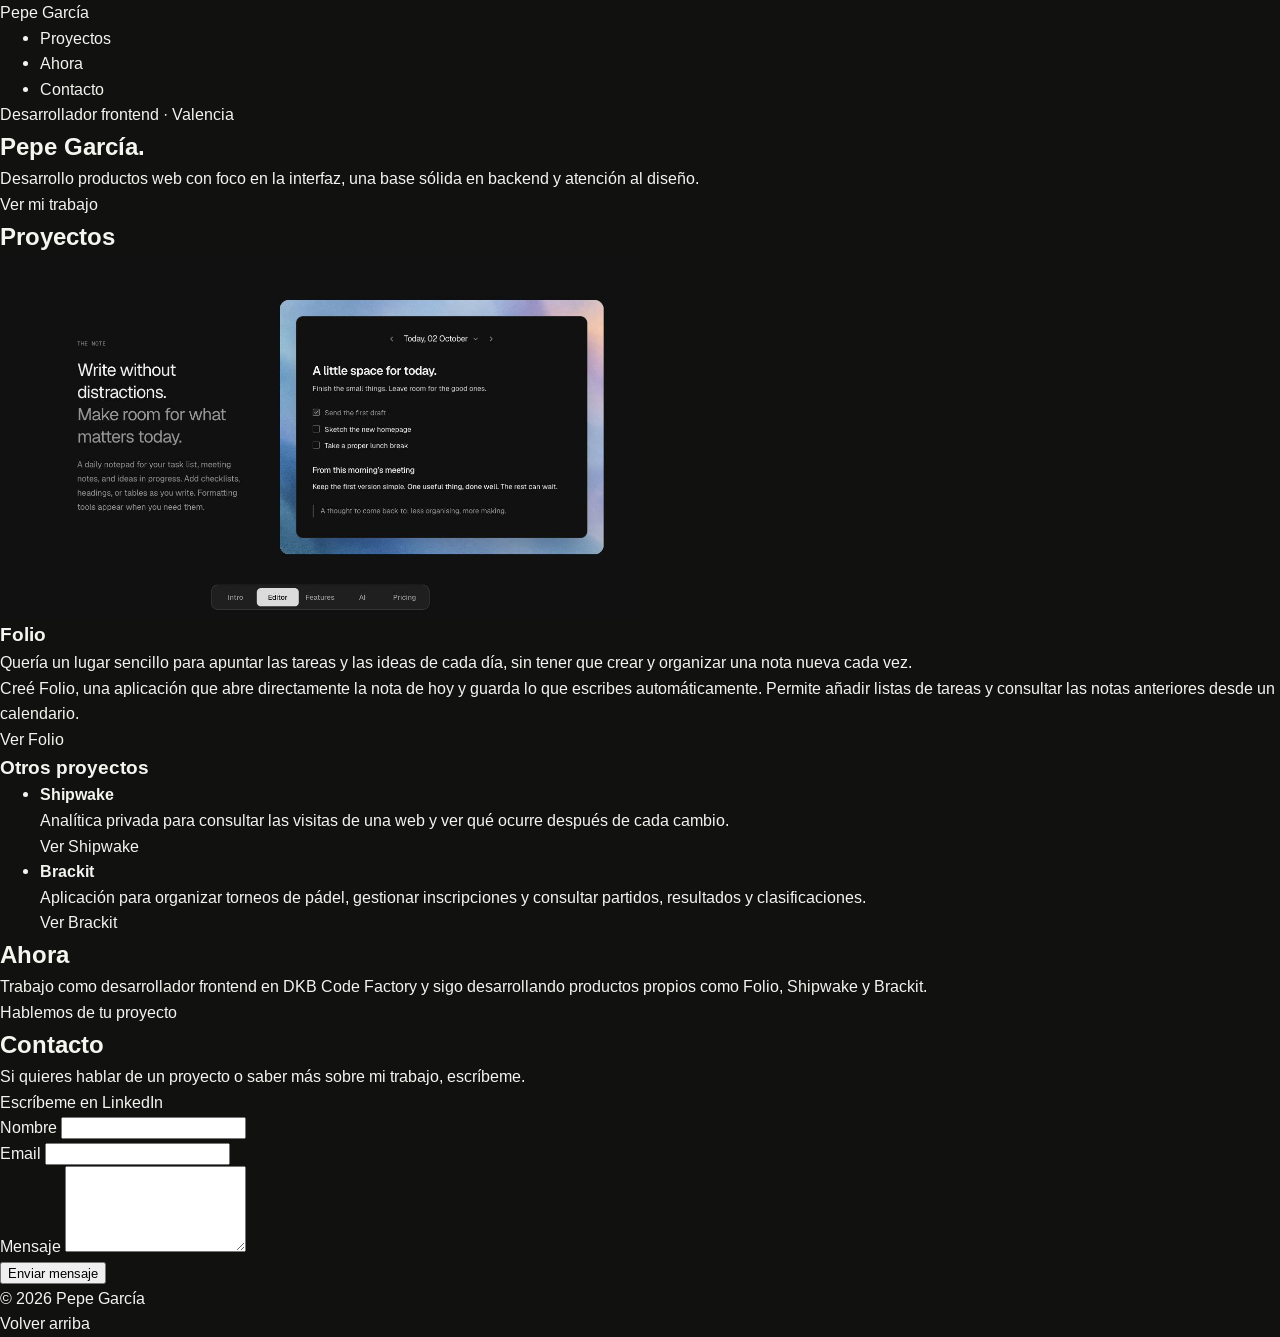
==== index.html @ 6753218d "feat: add portfolio CSS foundations with Google Fonts" ====
<!DOCTYPE html>
<html lang="es">

<head>
	<meta charset="UTF-8">
	<meta name="viewport" content="width=device-width, initial-scale=1.0">
	<title>Alex Moreno · Desarrollador full stack</title>
	<meta name="description" content="Portfolio de Alex Moreno, desarrollador full stack en Valencia. Herramientas web para reservas y equipos de operaciones.">
	<meta name="theme-color" content="#111210">
	<link rel="stylesheet" href="https://fonts.googleapis.com/css2?family=Arimo:wght@400;700&amp;display=swap">
	<link rel="stylesheet" href="index.css">
</head>

<body id="top">
	<header>
		<a href="index.html">Pepe García</a>
		<nav>
			<ul>
				<li><a href="#">Proyectos</a></li>
				<li><a href="#">Ahora</a></li>
				<li><a href="#">Contacto</a></li>
			</ul>
		</nav>
	</header>
	<main>
		<section>
			<p>Desarrollador frontend · Valencia</p>
			<h1>Pepe García.</h1>
			<p>Desarrollo productos web con foco en la interfaz, una base sólida en backend y atención al diseño.</p>
			<a href="#">Ver mi trabajo</a>
		</section>
		<section>
			<h2>Proyectos</h2>
			<article>
				<img src="assets/folio.jpg" alt="Folio con una nota diaria, una lista de tareas y apuntes de una reunión" width="640">
				<h3>Folio</h3>
				<p>Quería un lugar sencillo para apuntar las tareas y las ideas de cada día, sin tener que crear y organizar una nota nueva cada vez.</p>
				<p>Creé Folio, una aplicación que abre directamente la nota de hoy y guarda lo que escribes automáticamente. Permite añadir listas de tareas y consultar las notas anteriores desde un calendario.</p>
				<a href="https://writefolio.app/">Ver Folio</a>
			</article>
			<h3>Otros proyectos</h3>
			<ul>
				<li>
					<article>
						<h4>Shipwake</h4>
						<p>Analítica privada para consultar las visitas de una web y ver qué ocurre después de cada cambio.</p>
						<a href="https://shipwake.dev/">Ver Shipwake</a>
					</article>
				</li>
				<li>
					<article>
						<h4>Brackit</h4>
						<p>Aplicación para organizar torneos de pádel, gestionar inscripciones y consultar partidos, resultados y clasificaciones.</p>
						<a href="https://playbrackit.com/">Ver Brackit</a>
					</article>
				</li>
			</ul>
		</section>
		<section>
			<h2>Ahora</h2>
			<p>Trabajo como desarrollador frontend en DKB Code Factory y sigo desarrollando productos propios como Folio, Shipwake y Brackit.</p>
			<a href="https://www.linkedin.com/in/pepegarciag/">Hablemos de tu proyecto</a>
		</section>
		<section>
			<h2>Contacto</h2>
			<p>Si quieres hablar de un proyecto o saber más sobre mi trabajo, escríbeme.</p>
			<a href="https://www.linkedin.com/in/pepegarciag/">Escríbeme en LinkedIn</a>
			<form>
				<p>
					<label>
						Nombre
						<input type="text" name="nombre">
					</label>
				</p>
				<p>
					<label>
						Email
						<input type="email" name="email">
					</label>
				</p>
				<p>
					<label>
						Mensaje
						<textarea name="mensaje" rows="5"></textarea>
					</label>
				</p>
				<button type="button">Enviar mensaje</button>
			</form>
		</section>
	</main>
	<footer>
		<p>© 2026 Pepe García</p>
		<a href="#">Volver arriba</a>
	</footer>
</body>

</html>
---- index.css ----
@import url("css/variables.css");
@import url("css/base.css");
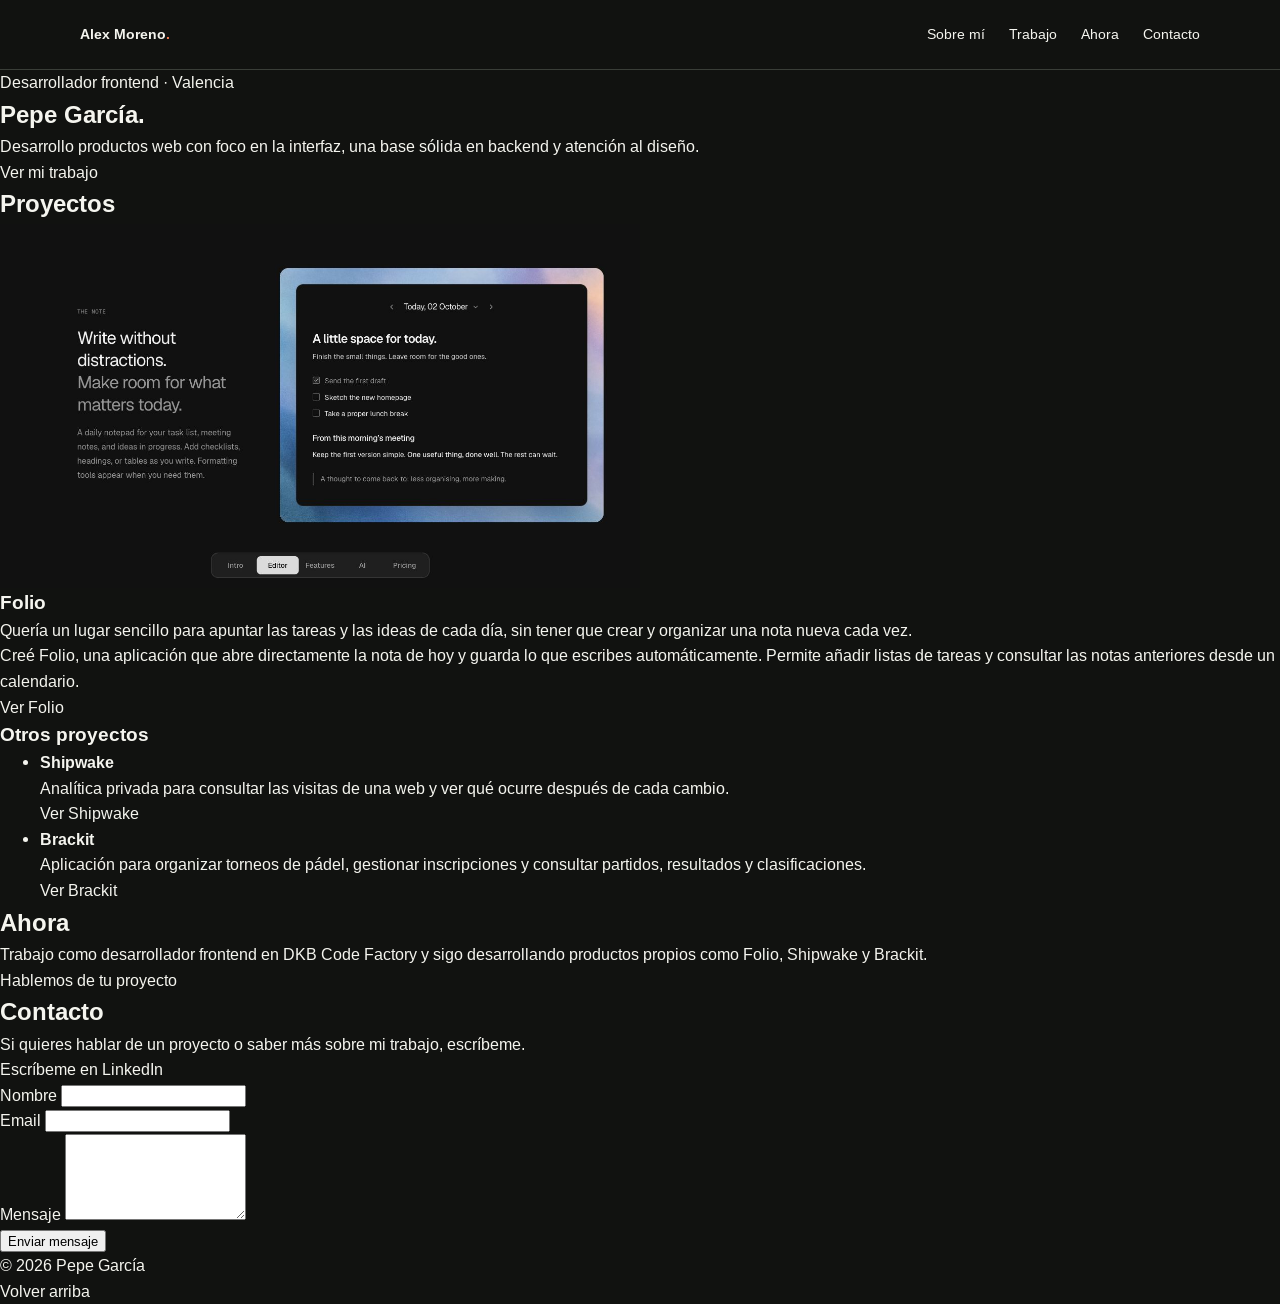
==== commit 00f3e63a: "feat: style responsive header and navigation with Flexbox" ====
--- a/index.html
+++ b/index.html
@@ -12,24 +12,27 @@
 </head>
 
 <body id="top">
-	<header>
-		<a href="index.html">Pepe García</a>
-		<nav>
-			<ul>
-				<li><a href="#">Proyectos</a></li>
-				<li><a href="#">Ahora</a></li>
-				<li><a href="#">Contacto</a></li>
-			</ul>
-		</nav>
+	<header class="header">
+		<div class="header__container">
+			<a class="header__brand" href="#top">Alex Moreno<span class="header__dot">.</span></a>
+			<nav class="navigation">
+				<ul class="navigation__list">
+					<li><a class="navigation__link" href="#about">Sobre mí</a></li>
+					<li><a class="navigation__link" href="#work">Trabajo</a></li>
+					<li><a class="navigation__link" href="#now">Ahora</a></li>
+					<li><a class="navigation__link" href="#contact">Contacto</a></li>
+				</ul>
+			</nav>
+		</div>
 	</header>
 	<main>
-		<section>
+		<section id="about">
 			<p>Desarrollador frontend · Valencia</p>
 			<h1>Pepe García.</h1>
 			<p>Desarrollo productos web con foco en la interfaz, una base sólida en backend y atención al diseño.</p>
 			<a href="#">Ver mi trabajo</a>
 		</section>
-		<section>
+		<section id="work">
 			<h2>Proyectos</h2>
 			<article>
 				<img src="assets/folio.jpg" alt="Folio con una nota diaria, una lista de tareas y apuntes de una reunión" width="640">
@@ -56,12 +59,12 @@
 				</li>
 			</ul>
 		</section>
-		<section>
+		<section id="now">
 			<h2>Ahora</h2>
 			<p>Trabajo como desarrollador frontend en DKB Code Factory y sigo desarrollando productos propios como Folio, Shipwake y Brackit.</p>
 			<a href="https://www.linkedin.com/in/pepegarciag/">Hablemos de tu proyecto</a>
 		</section>
-		<section>
+		<section id="contact">
 			<h2>Contacto</h2>
 			<p>Si quieres hablar de un proyecto o saber más sobre mi trabajo, escríbeme.</p>
 			<a href="https://www.linkedin.com/in/pepegarciag/">Escríbeme en LinkedIn</a>
--- a/index.css
+++ b/index.css
@@ -1,2 +1,4 @@
 @import url("css/variables.css");
 @import url("css/base.css");
+@import url("css/header.css");
+@import url("css/navigation.css");
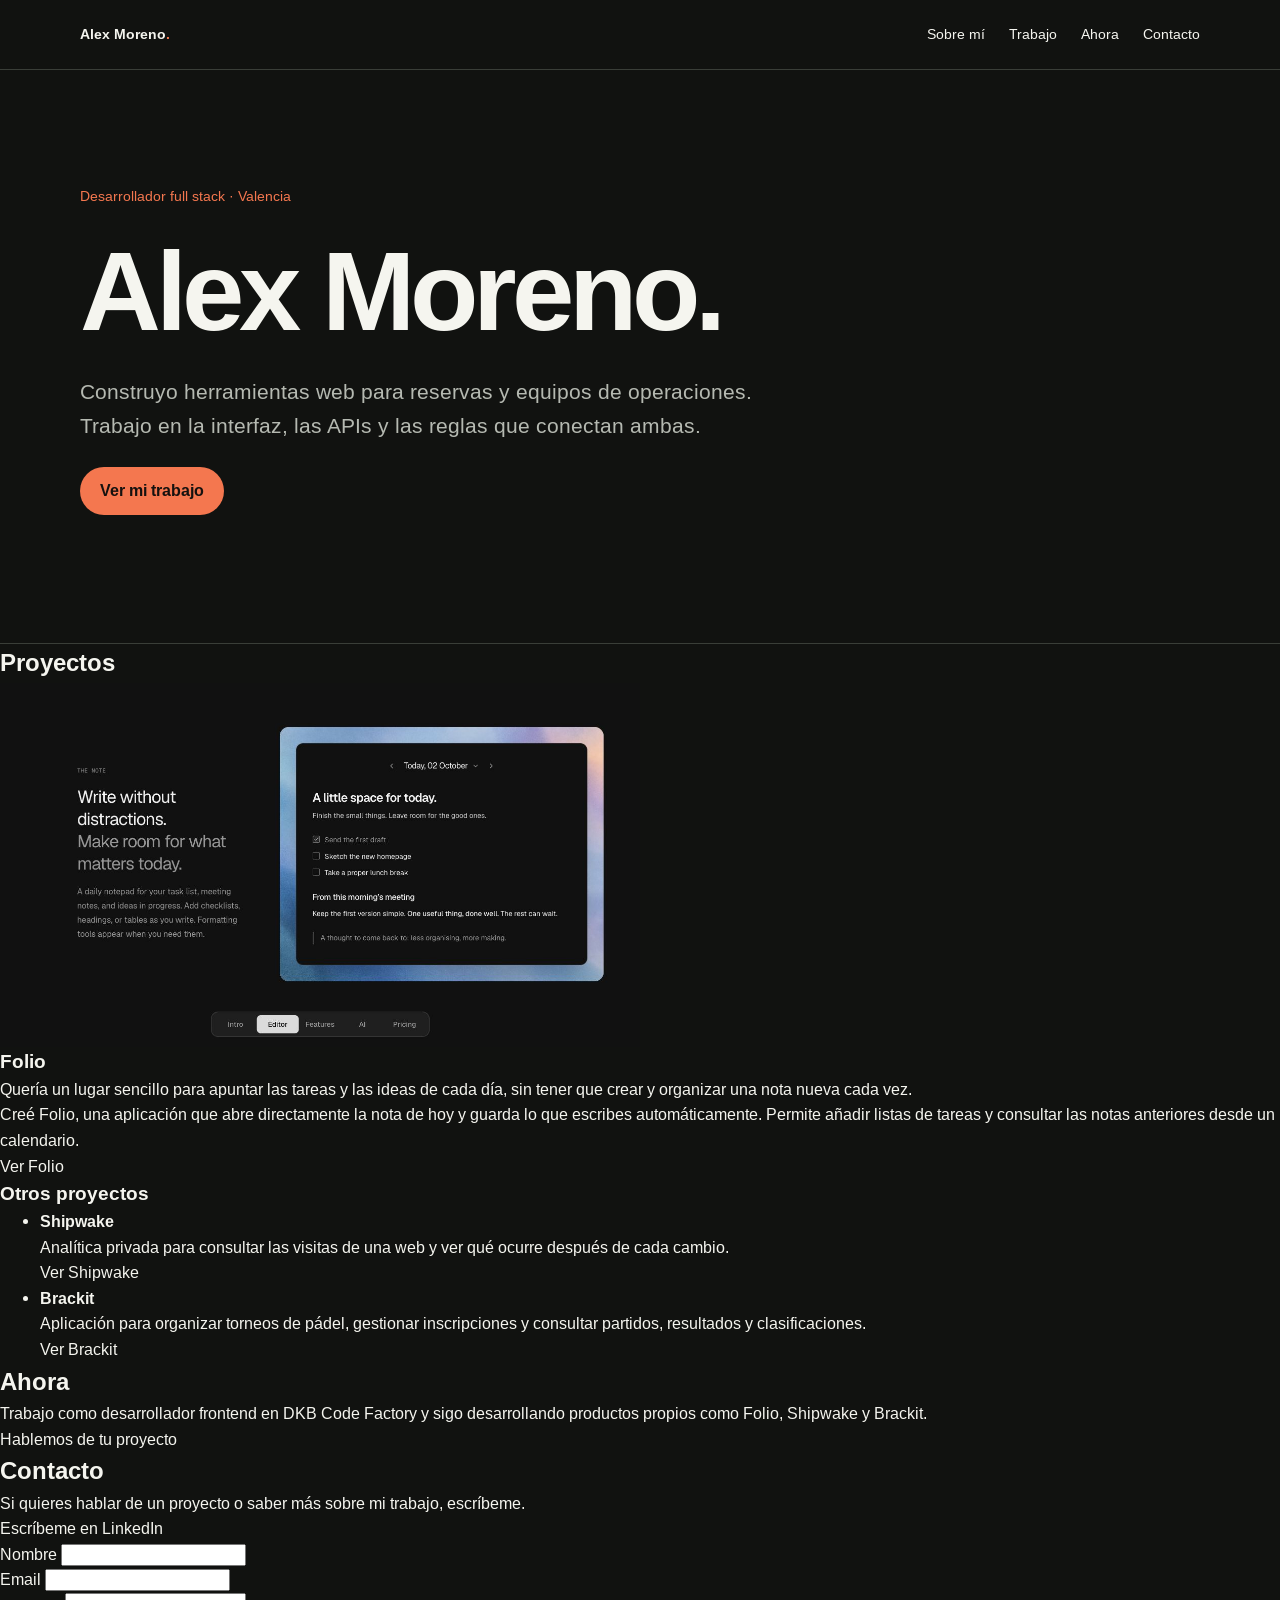
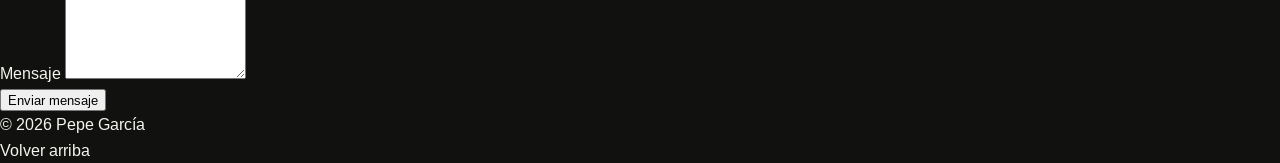
==== commit ddd651c1: "feat: add responsive hero and reusable BEM button" ====
--- a/index.html
+++ b/index.html
@@ -26,11 +26,13 @@
 		</div>
 	</header>
 	<main>
-		<section id="about">
-			<p>Desarrollador frontend · Valencia</p>
-			<h1>Pepe García.</h1>
-			<p>Desarrollo productos web con foco en la interfaz, una base sólida en backend y atención al diseño.</p>
-			<a href="#">Ver mi trabajo</a>
+		<section class="hero" id="about">
+			<div class="hero__container">
+				<p class="hero__eyebrow">Desarrollador full stack · Valencia</p>
+				<h1 class="hero__title">Alex Moreno.</h1>
+				<p class="hero__description">Construyo herramientas web para reservas y equipos de operaciones. Trabajo en la interfaz, las APIs y las reglas que conectan ambas.</p>
+				<a class="button" href="#work">Ver mi trabajo</a>
+			</div>
 		</section>
 		<section id="work">
 			<h2>Proyectos</h2>
--- a/index.css
+++ b/index.css
@@ -2,3 +2,5 @@
 @import url("css/base.css");
 @import url("css/header.css");
 @import url("css/navigation.css");
+@import url("css/button.css");
+@import url("css/hero.css");
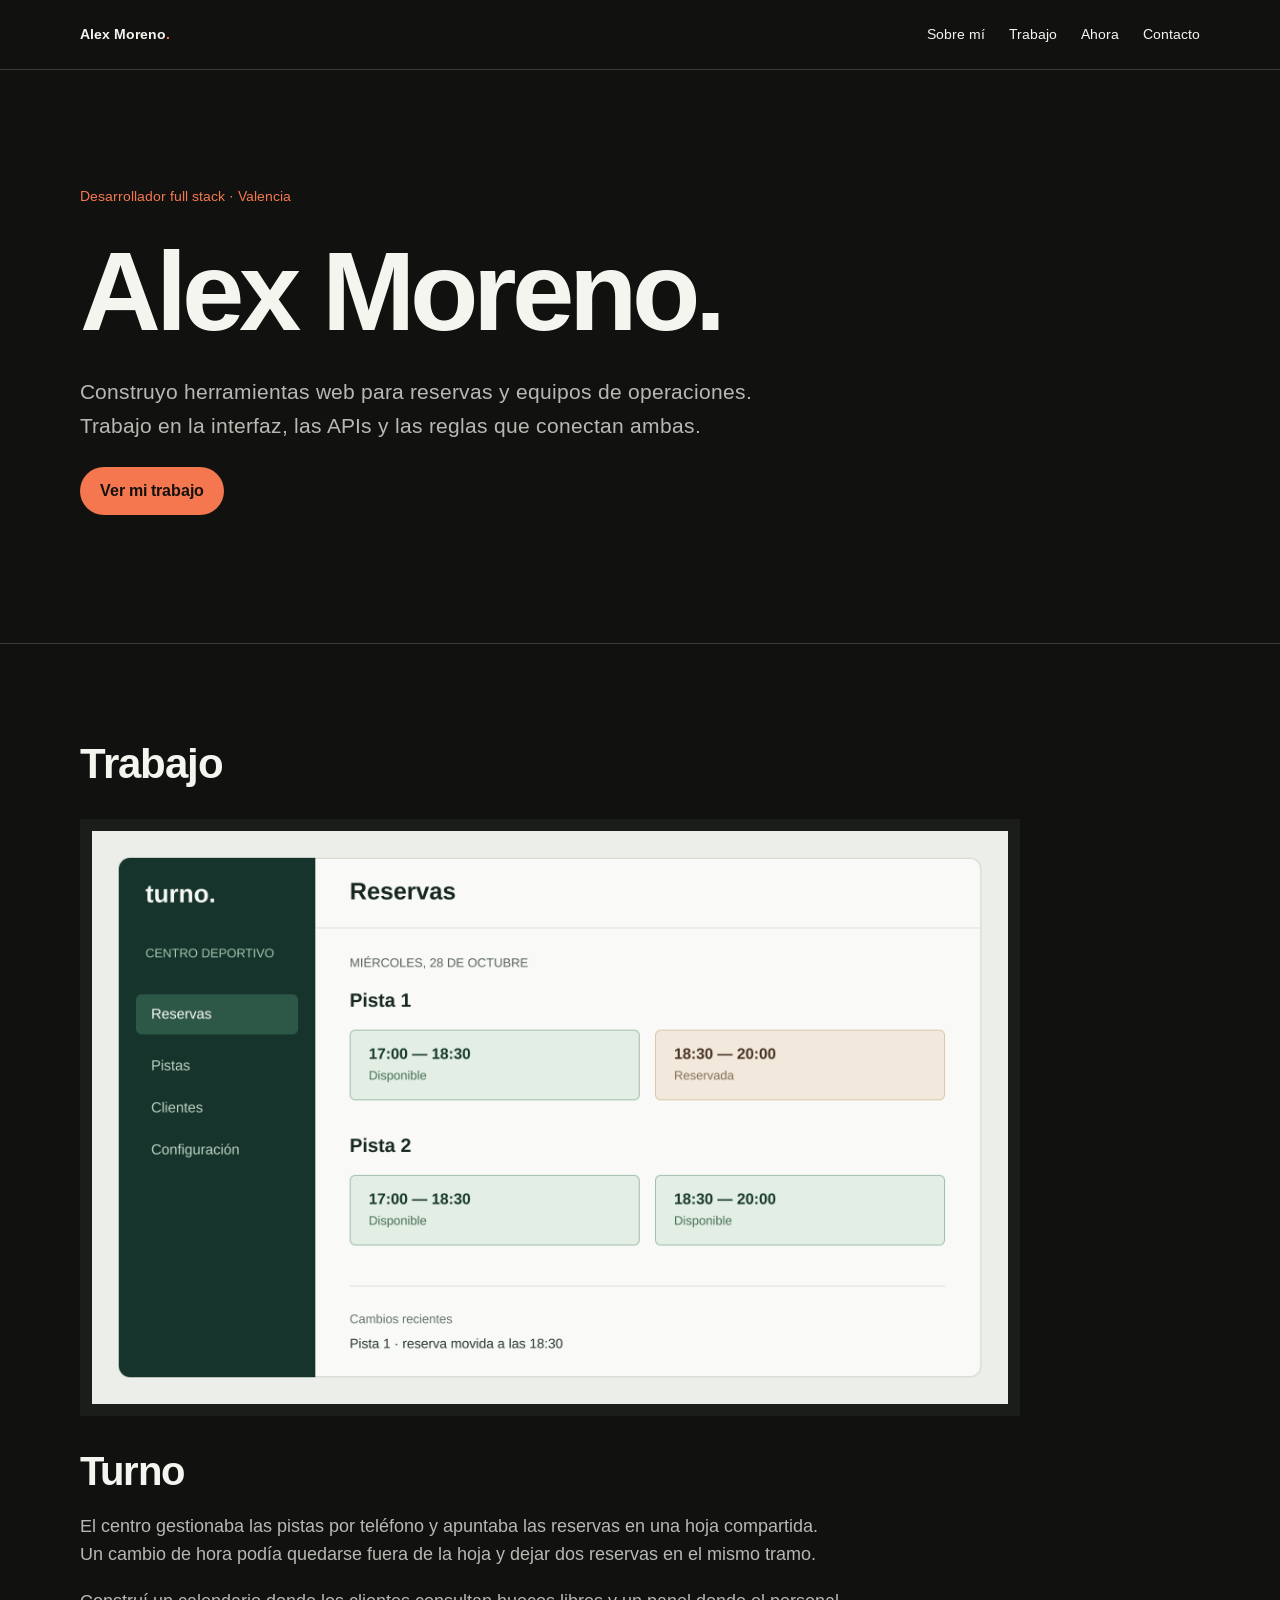
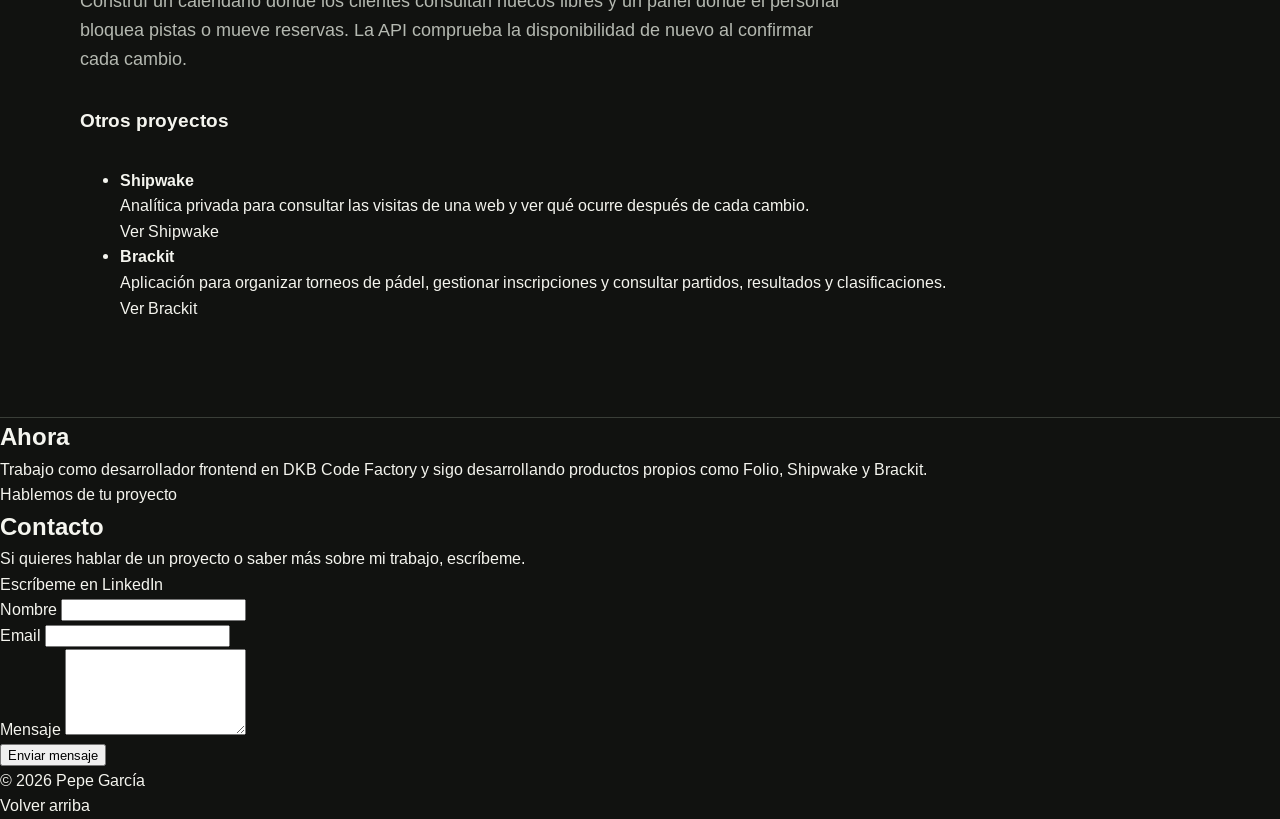
==== commit 23a54e0d: "feat: add featured Turno project from Figma" ====
--- a/index.html
+++ b/index.html
@@ -34,15 +34,19 @@
 				<a class="button" href="#work">Ver mi trabajo</a>
 			</div>
 		</section>
-		<section id="work">
-			<h2>Proyectos</h2>
-			<article>
-				<img src="assets/folio.jpg" alt="Folio con una nota diaria, una lista de tareas y apuntes de una reunión" width="640">
-				<h3>Folio</h3>
-				<p>Quería un lugar sencillo para apuntar las tareas y las ideas de cada día, sin tener que crear y organizar una nota nueva cada vez.</p>
-				<p>Creé Folio, una aplicación que abre directamente la nota de hoy y guarda lo que escribes automáticamente. Permite añadir listas de tareas y consultar las notas anteriores desde un calendario.</p>
-				<a href="https://writefolio.app/">Ver Folio</a>
-			</article>
+		<section class="work" id="work">
+			<div class="work__container">
+				<h2 class="work__title">Trabajo</h2>
+				<article class="featured-project">
+					<figure class="featured-project__preview">
+						<img class="featured-project__image" src="assets/turno.png" alt="Panel de Turno con los horarios y la disponibilidad de las pistas de un centro deportivo" width="1920" height="1200">
+					</figure>
+					<div class="featured-project__content">
+						<h3 class="featured-project__title">Turno</h3>
+						<p class="featured-project__description">El centro gestionaba las pistas por teléfono y apuntaba las reservas en una hoja compartida. Un cambio de hora podía quedarse fuera de la hoja y dejar dos reservas en el mismo tramo.</p>
+						<p class="featured-project__description">Construí un calendario donde los clientes consultan huecos libres y un panel donde el personal bloquea pistas o mueve reservas. La API comprueba la disponibilidad de nuevo al confirmar cada cambio.</p>
+					</div>
+				</article>
 			<h3>Otros proyectos</h3>
 			<ul>
 				<li>
@@ -60,6 +64,7 @@
 					</article>
 				</li>
 			</ul>
+			</div>
 		</section>
 		<section id="now">
 			<h2>Ahora</h2>
--- a/index.css
+++ b/index.css
@@ -4,3 +4,5 @@
 @import url("css/navigation.css");
 @import url("css/button.css");
 @import url("css/hero.css");
+@import url("css/work.css");
+@import url("css/featured-project.css");
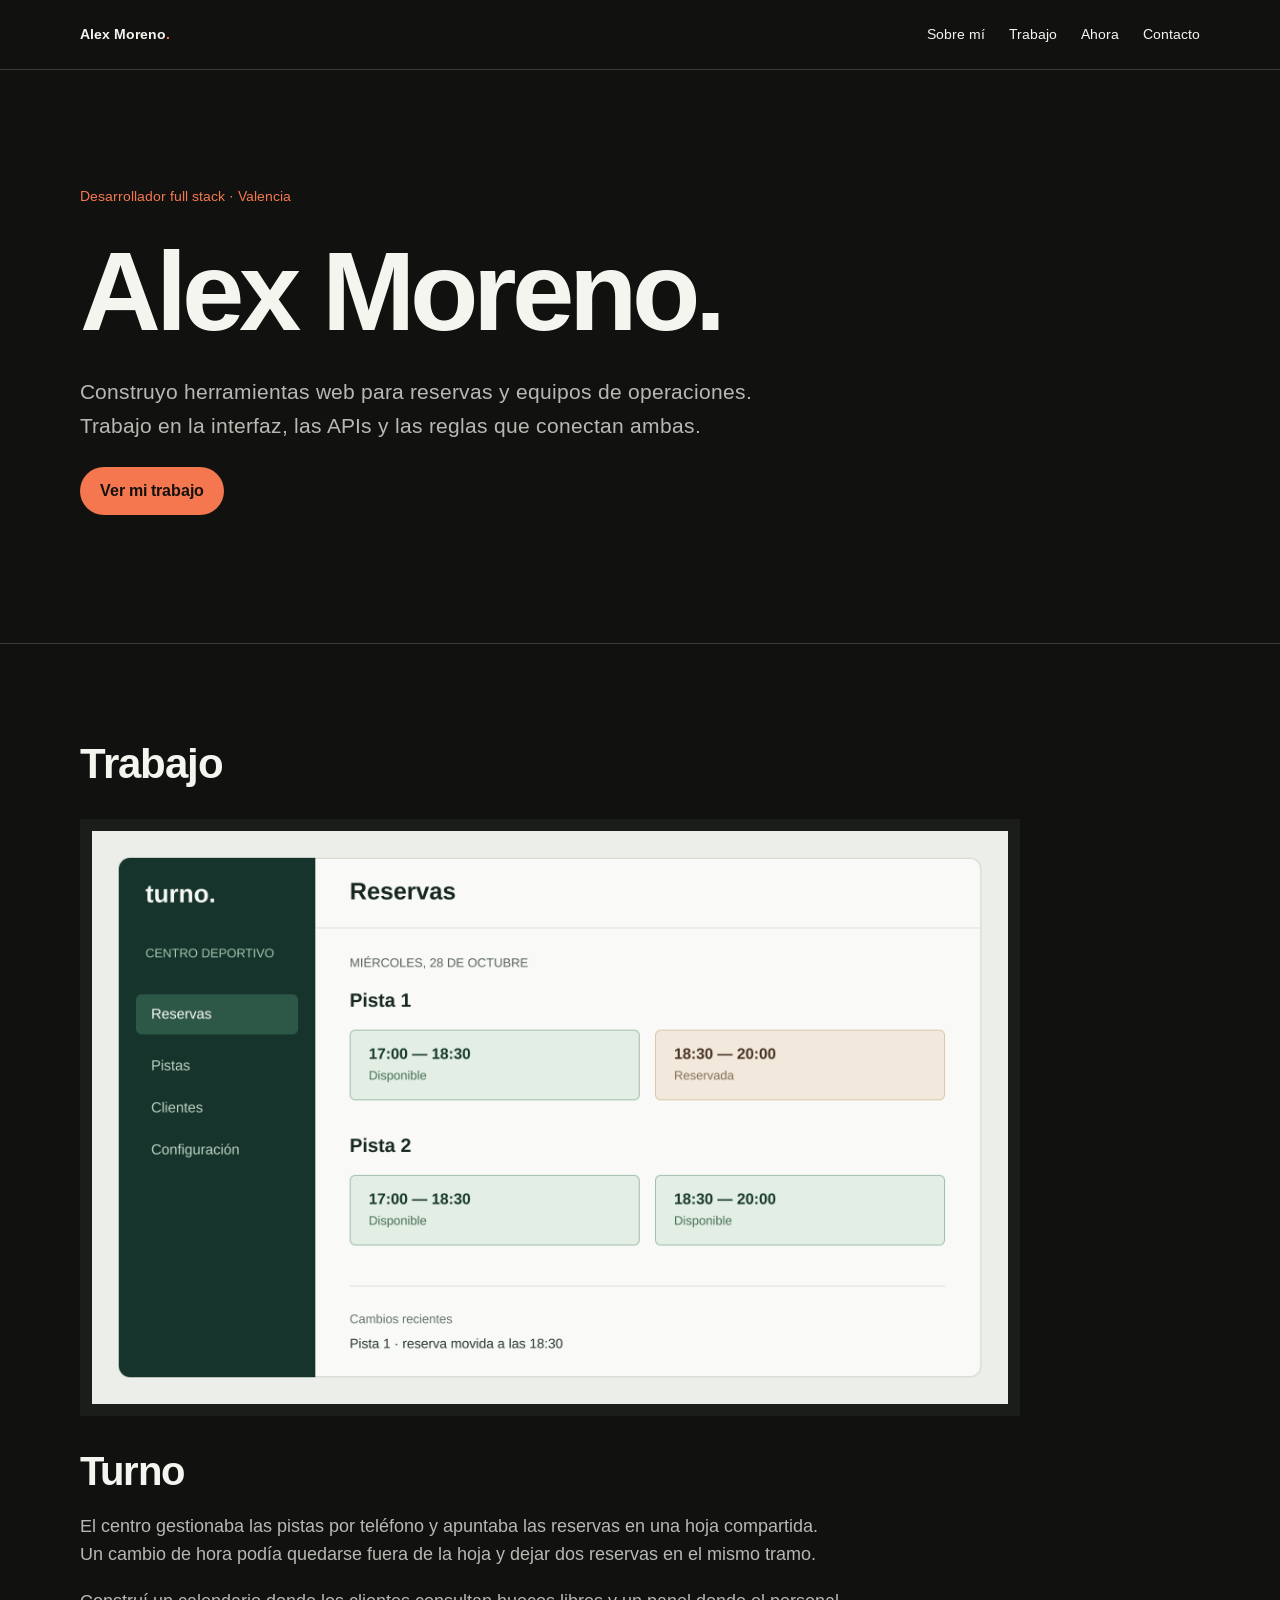
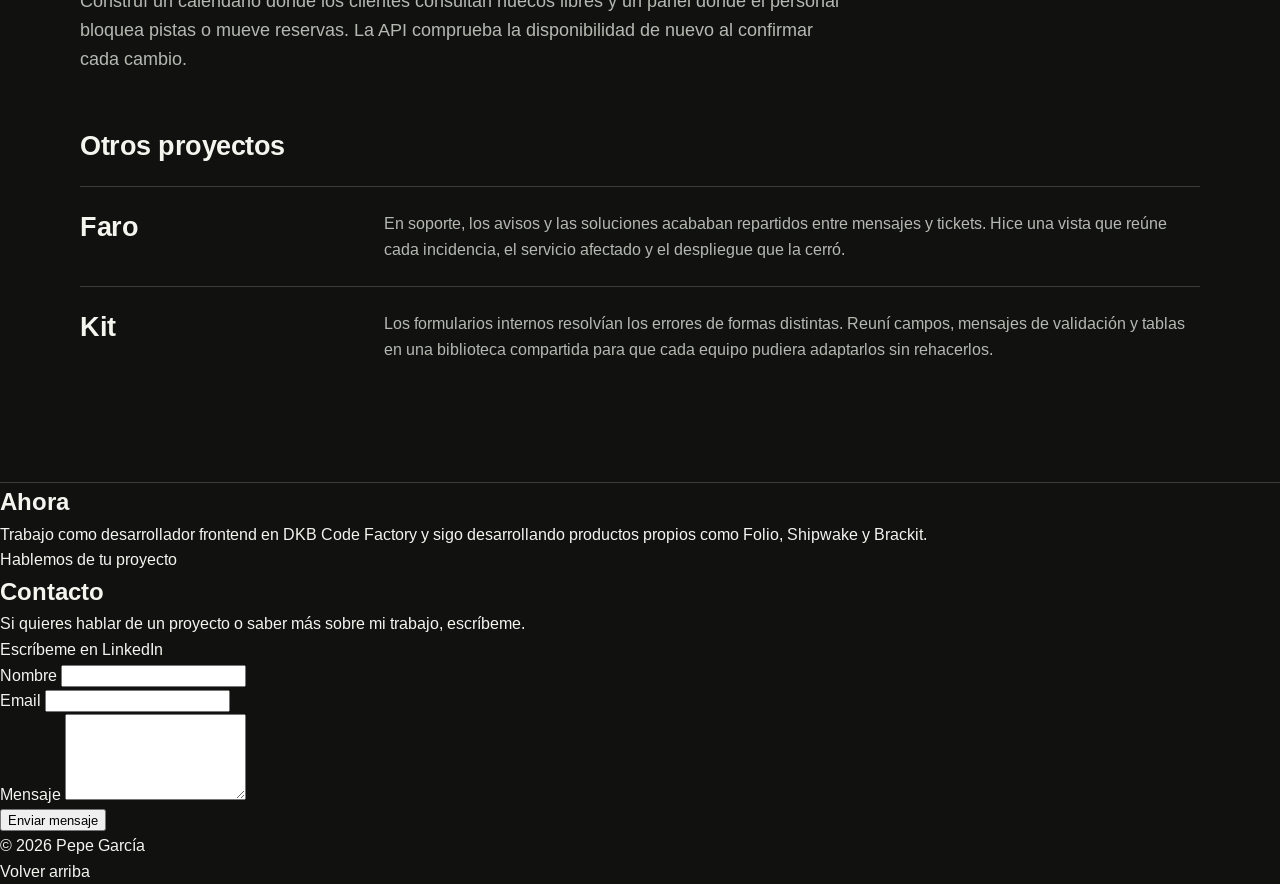
==== commit c9a1d27f: "feat: lay out secondary projects with CSS Grid" ====
--- a/index.html
+++ b/index.html
@@ -47,23 +47,23 @@
 						<p class="featured-project__description">Construí un calendario donde los clientes consultan huecos libres y un panel donde el personal bloquea pistas o mueve reservas. La API comprueba la disponibilidad de nuevo al confirmar cada cambio.</p>
 					</div>
 				</article>
-			<h3>Otros proyectos</h3>
-			<ul>
-				<li>
-					<article>
-						<h4>Shipwake</h4>
-						<p>Analítica privada para consultar las visitas de una web y ver qué ocurre después de cada cambio.</p>
-						<a href="https://shipwake.dev/">Ver Shipwake</a>
-					</article>
-				</li>
-				<li>
-					<article>
-						<h4>Brackit</h4>
-						<p>Aplicación para organizar torneos de pádel, gestionar inscripciones y consultar partidos, resultados y clasificaciones.</p>
-						<a href="https://playbrackit.com/">Ver Brackit</a>
-					</article>
-				</li>
-			</ul>
+				<div class="project-list">
+					<h3 class="project-list__title">Otros proyectos</h3>
+					<ul class="project-list__items">
+						<li>
+							<article class="project-list__item">
+								<h4 class="project-list__item-title">Faro</h4>
+								<p class="project-list__item-description">En soporte, los avisos y las soluciones acababan repartidos entre mensajes y tickets. Hice una vista que reúne cada incidencia, el servicio afectado y el despliegue que la cerró.</p>
+							</article>
+						</li>
+						<li>
+							<article class="project-list__item">
+								<h4 class="project-list__item-title">Kit</h4>
+								<p class="project-list__item-description">Los formularios internos resolvían los errores de formas distintas. Reuní campos, mensajes de validación y tablas en una biblioteca compartida para que cada equipo pudiera adaptarlos sin rehacerlos.</p>
+							</article>
+						</li>
+					</ul>
+				</div>
 			</div>
 		</section>
 		<section id="now">
--- a/index.css
+++ b/index.css
@@ -6,3 +6,4 @@
 @import url("css/hero.css");
 @import url("css/work.css");
 @import url("css/featured-project.css");
+@import url("css/project-list.css");
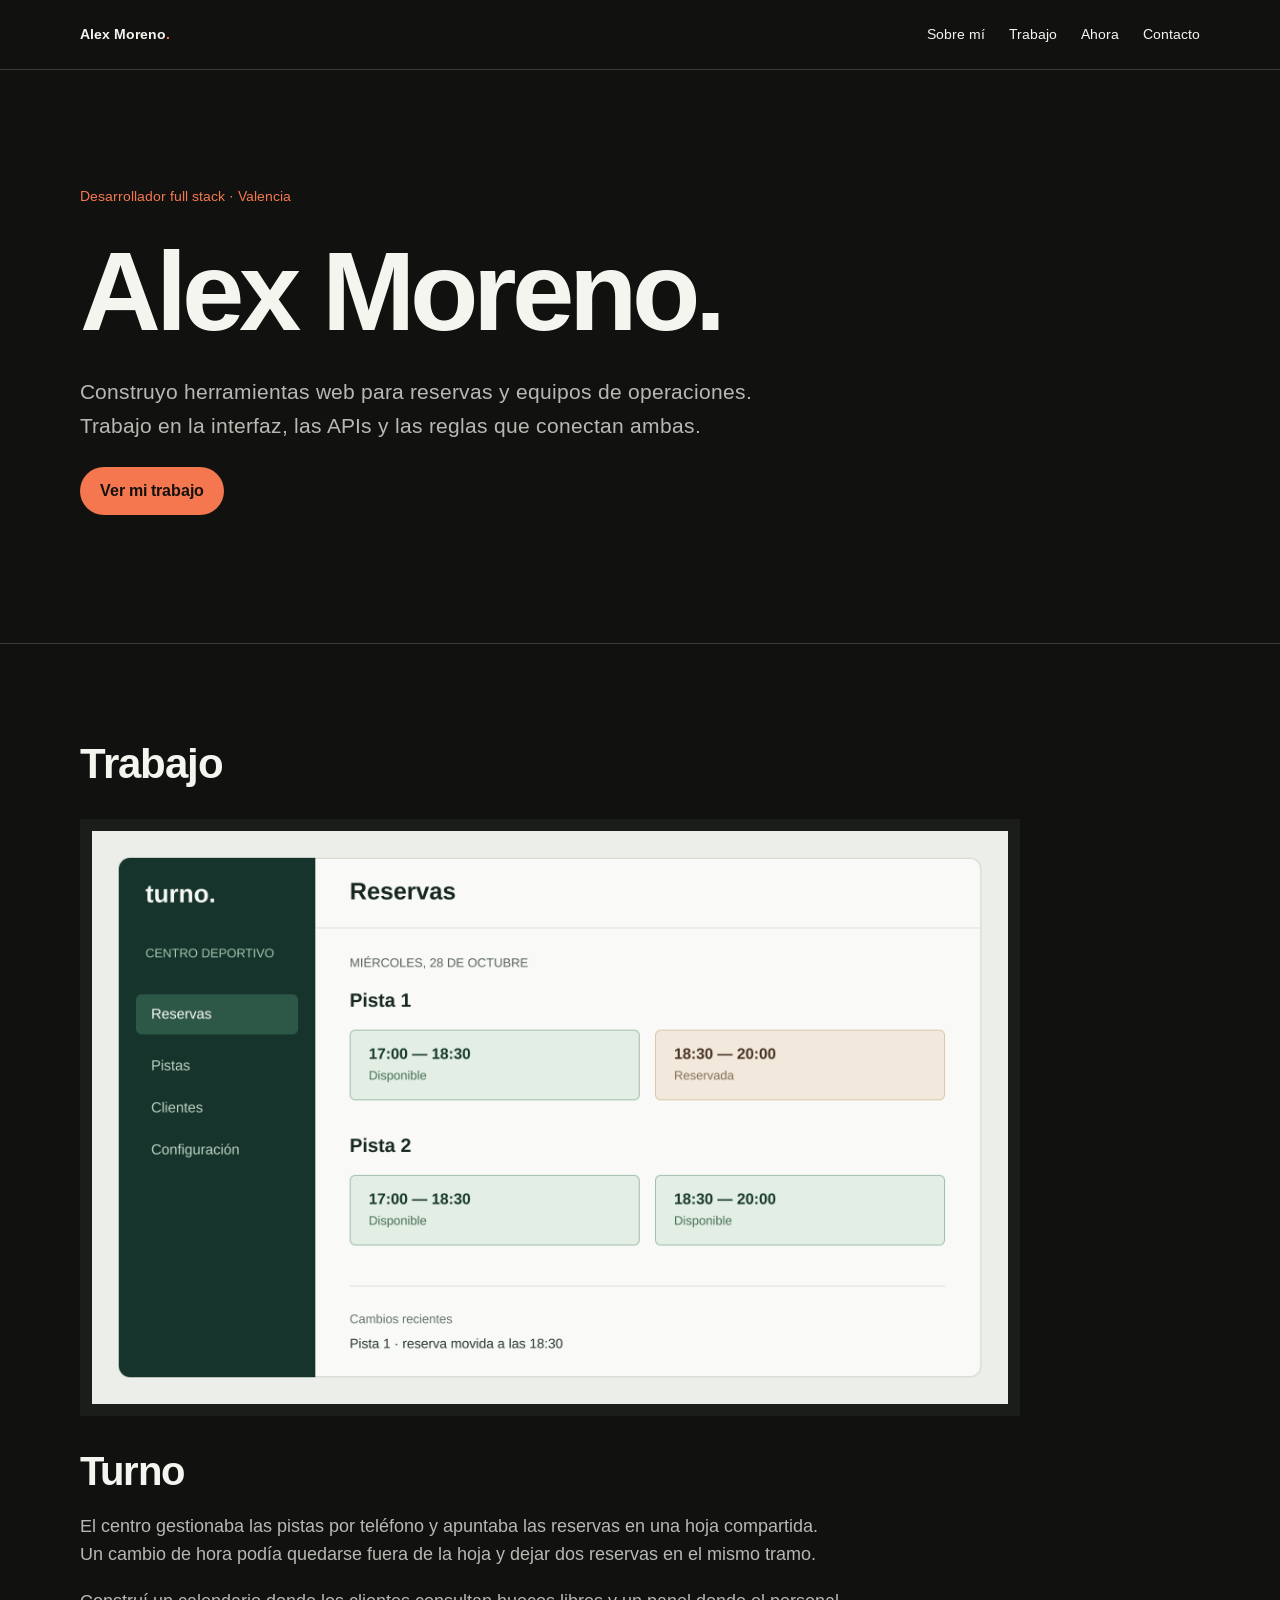
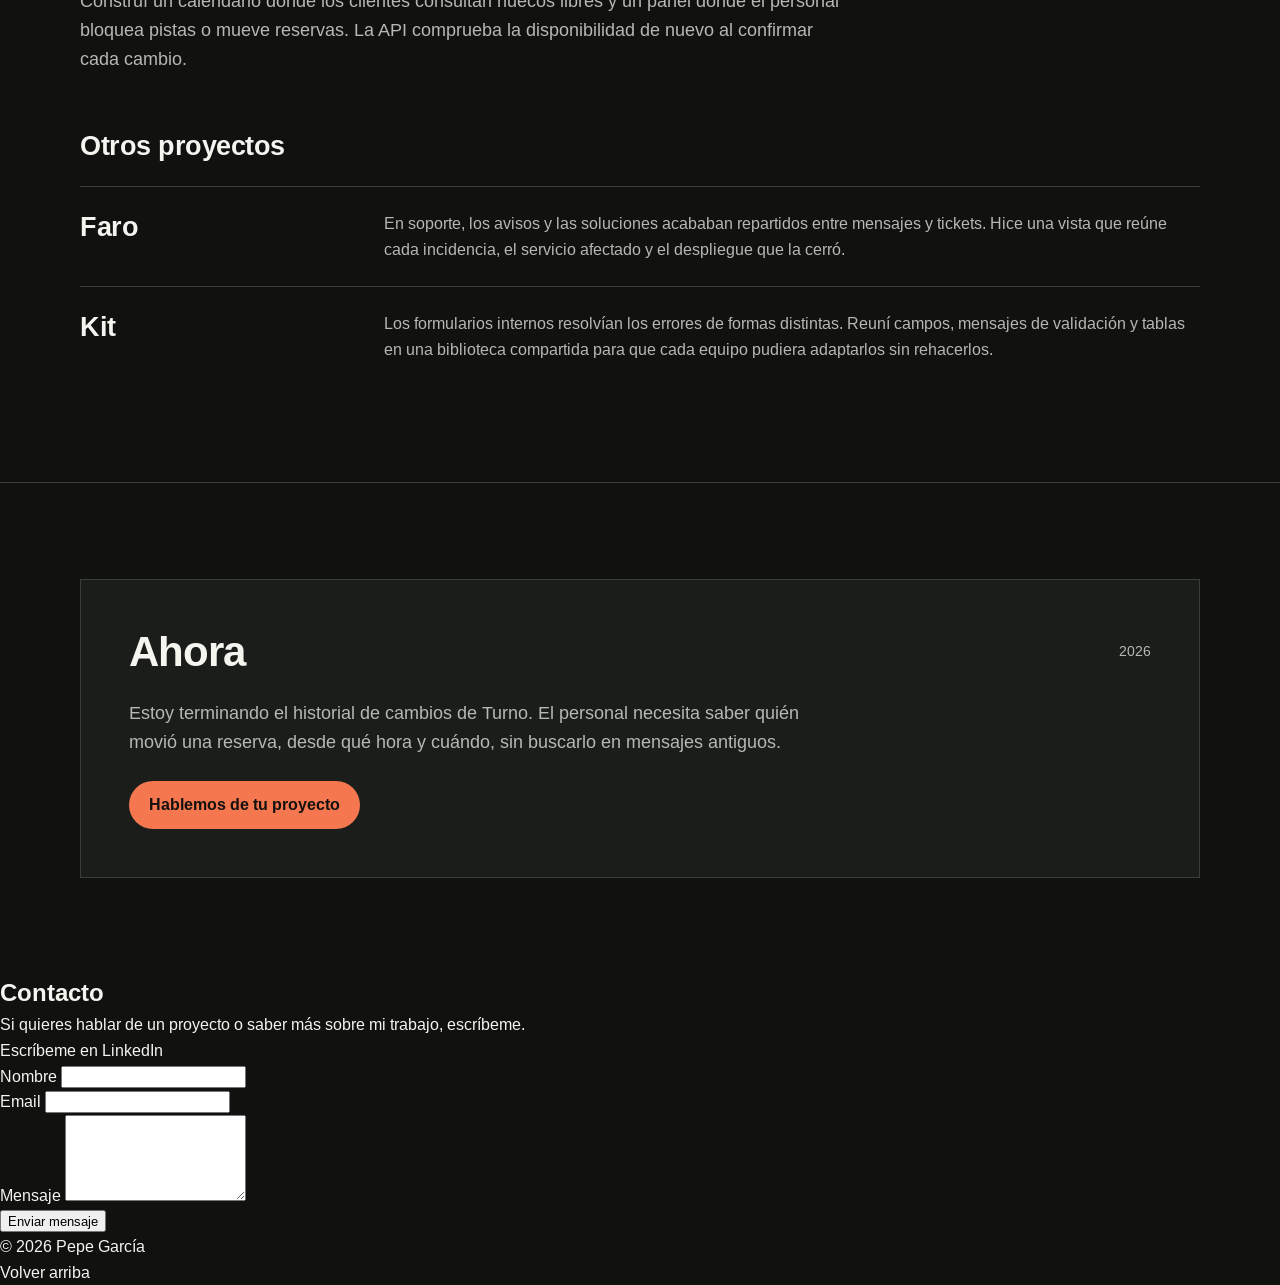
==== commit 0bde60a6: "feat: add current work panel and contact call to action" ====
--- a/index.html
+++ b/index.html
@@ -66,10 +66,15 @@
 				</div>
 			</div>
 		</section>
-		<section id="now">
-			<h2>Ahora</h2>
-			<p>Trabajo como desarrollador frontend en DKB Code Factory y sigo desarrollando productos propios como Folio, Shipwake y Brackit.</p>
-			<a href="https://www.linkedin.com/in/pepegarciag/">Hablemos de tu proyecto</a>
+		<section class="now" id="now">
+			<div class="now__panel">
+				<div class="now__heading">
+					<h2 class="now__title">Ahora</h2>
+					<time class="now__year" datetime="2026">2026</time>
+				</div>
+				<p class="now__description">Estoy terminando el historial de cambios de Turno. El personal necesita saber quién movió una reserva, desde qué hora y cuándo, sin buscarlo en mensajes antiguos.</p>
+				<a class="button" href="#contact">Hablemos de tu proyecto</a>
+			</div>
 		</section>
 		<section id="contact">
 			<h2>Contacto</h2>
--- a/index.css
+++ b/index.css
@@ -7,3 +7,4 @@
 @import url("css/work.css");
 @import url("css/featured-project.css");
 @import url("css/project-list.css");
+@import url("css/now.css");
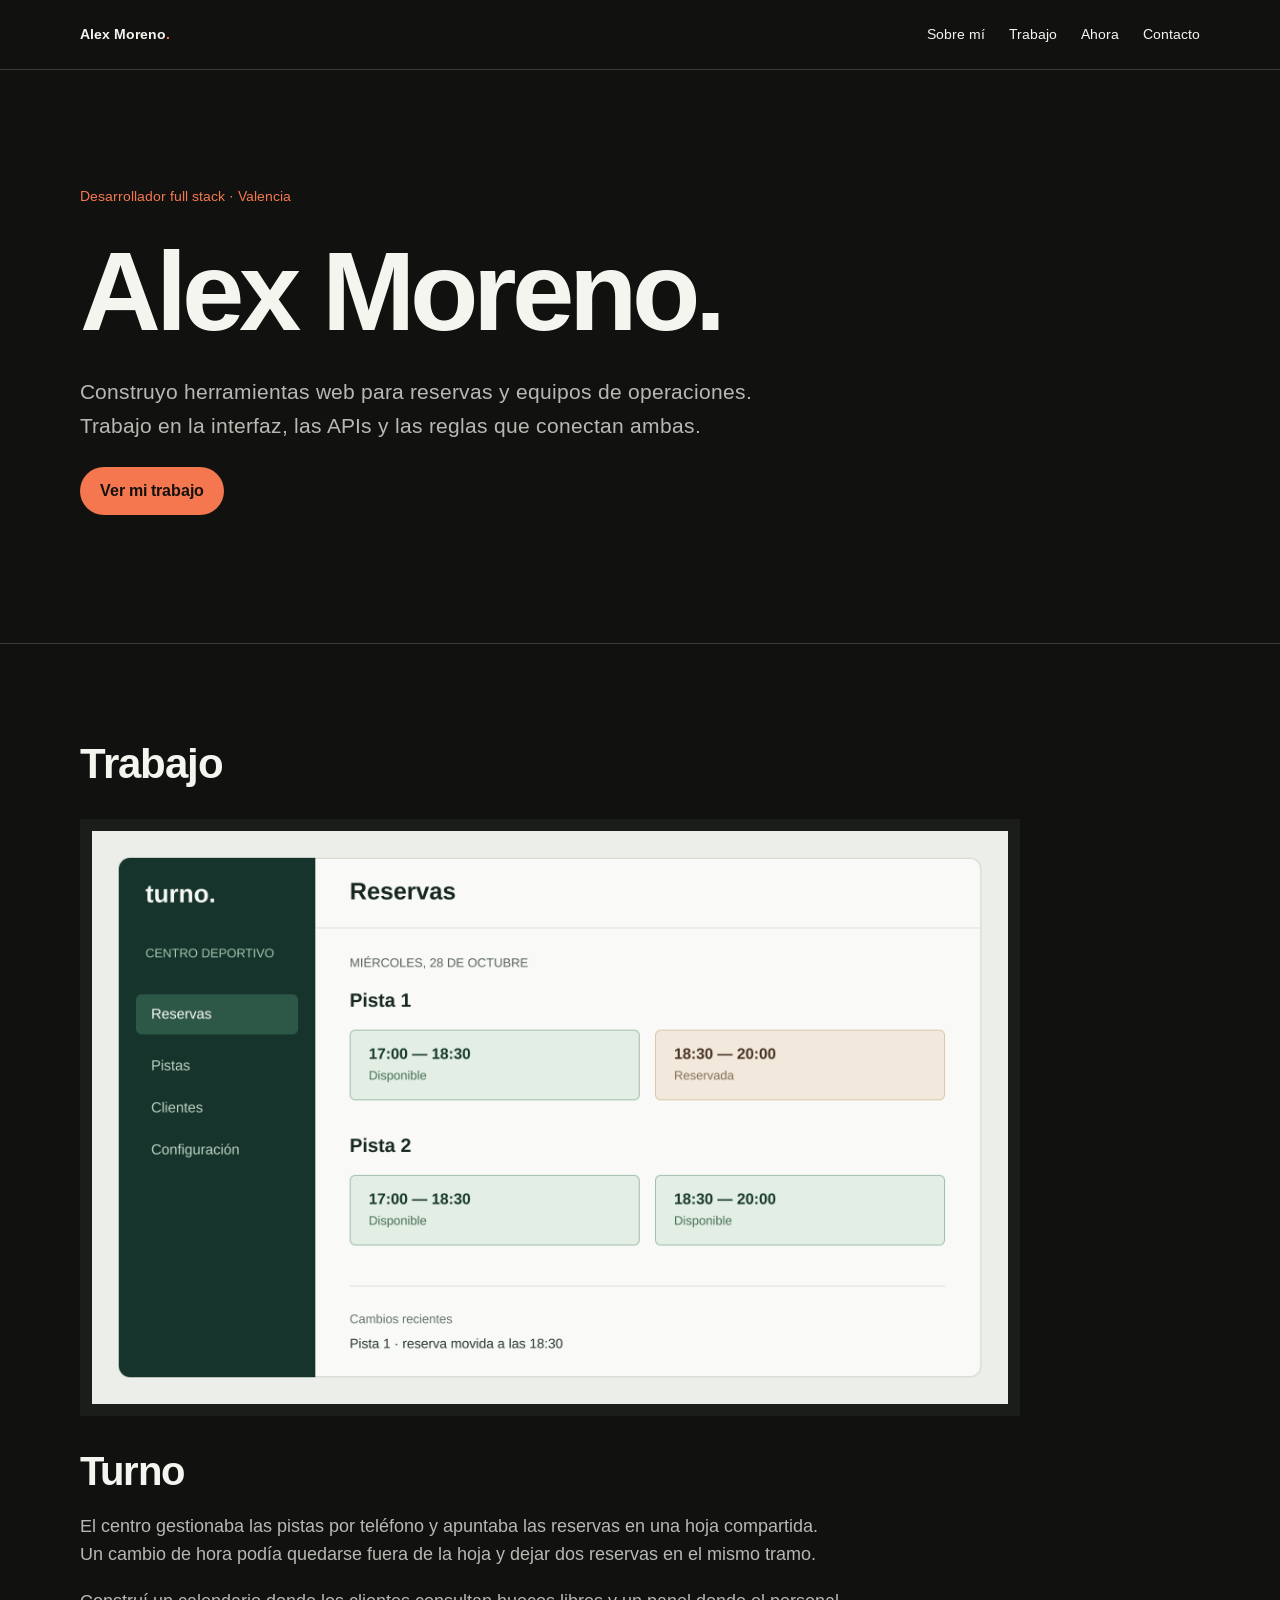
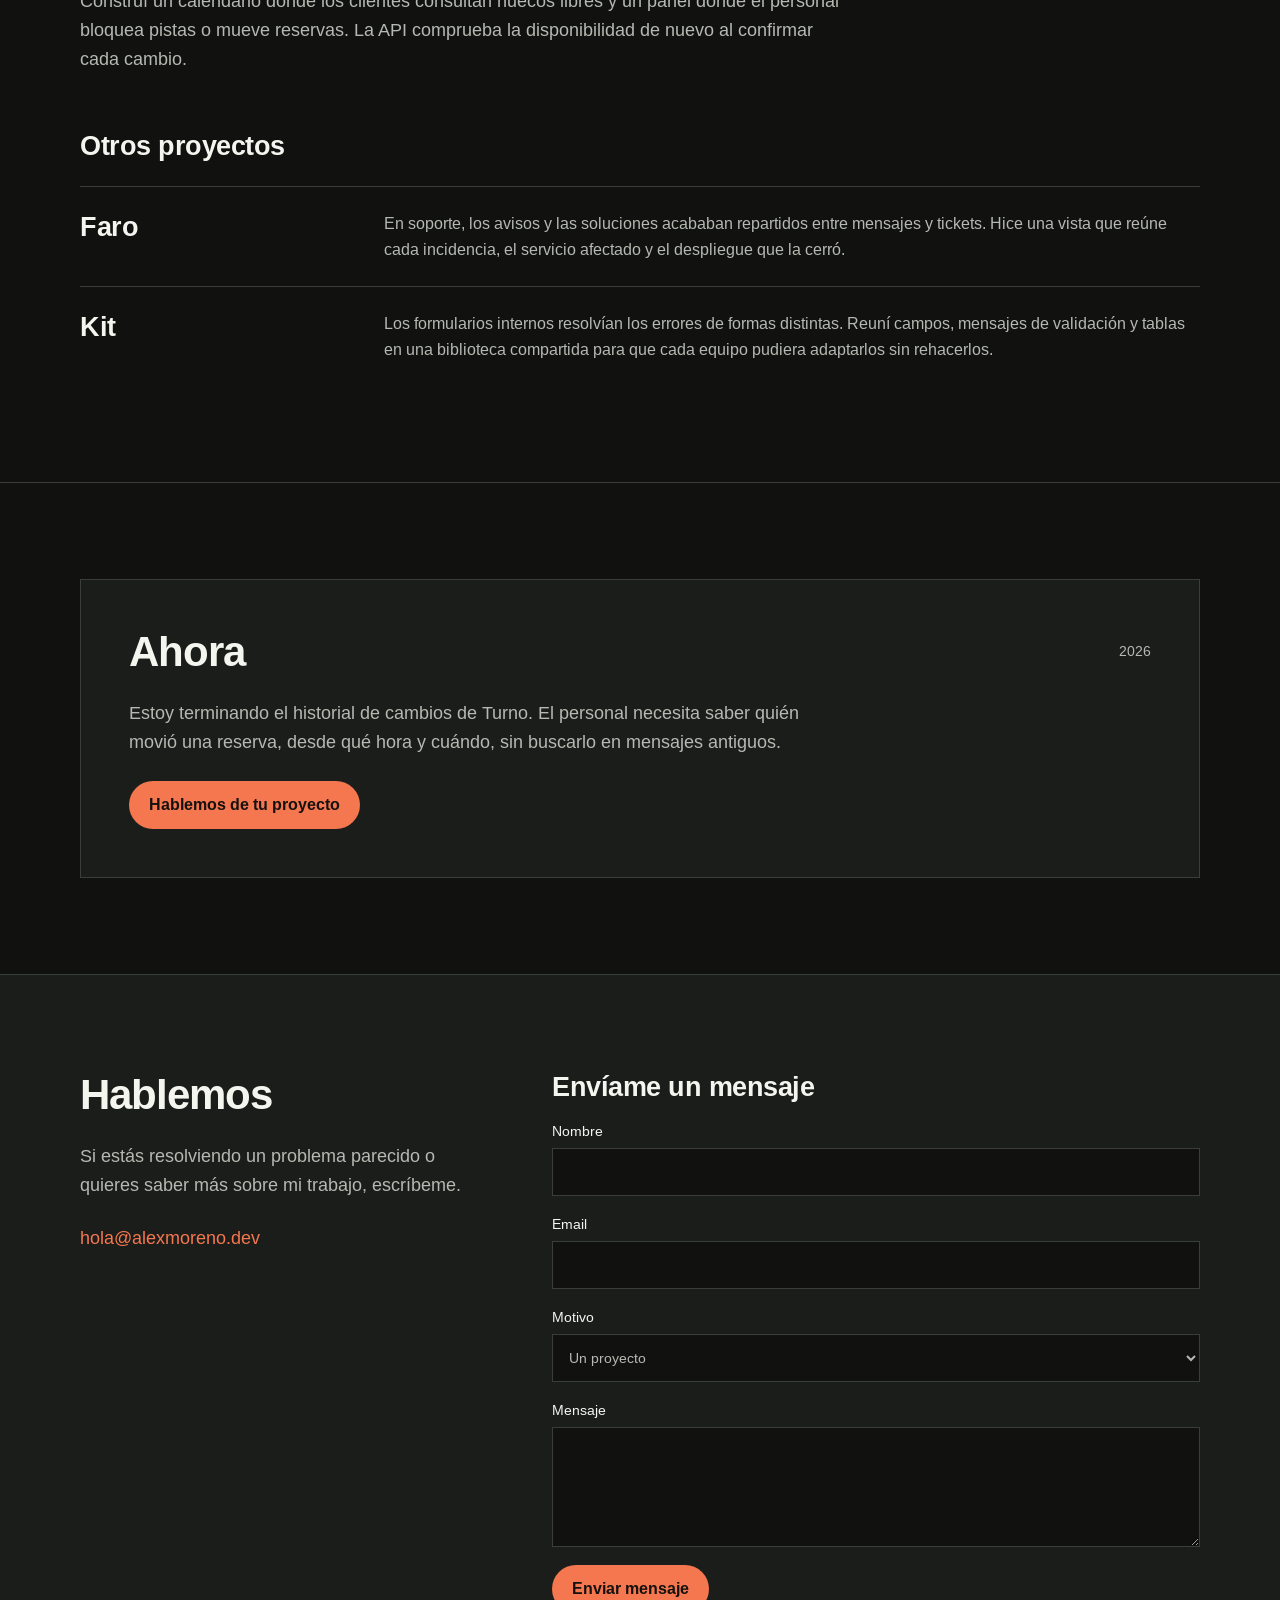
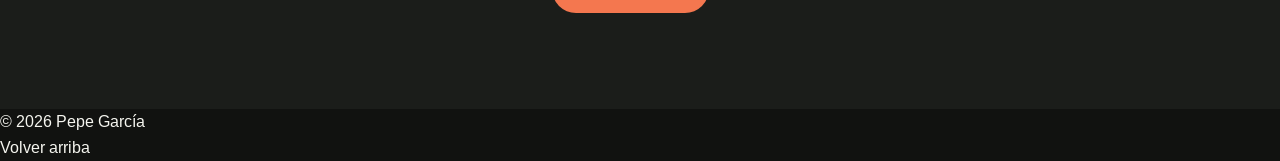
==== commit d216e238: "feat: style contact section and static form with CSS Grid" ====
--- a/index.html
+++ b/index.html
@@ -76,31 +76,38 @@
 				<a class="button" href="#contact">Hablemos de tu proyecto</a>
 			</div>
 		</section>
-		<section id="contact">
-			<h2>Contacto</h2>
-			<p>Si quieres hablar de un proyecto o saber más sobre mi trabajo, escríbeme.</p>
-			<a href="https://www.linkedin.com/in/pepegarciag/">Escríbeme en LinkedIn</a>
-			<form>
-				<p>
-					<label>
-						Nombre
-						<input type="text" name="nombre">
-					</label>
-				</p>
-				<p>
-					<label>
-						Email
-						<input type="email" name="email">
-					</label>
-				</p>
-				<p>
-					<label>
-						Mensaje
-						<textarea name="mensaje" rows="5"></textarea>
-					</label>
-				</p>
-				<button type="button">Enviar mensaje</button>
-			</form>
+		<section class="contact" id="contact">
+			<div class="contact__container">
+				<div class="contact__details">
+					<h2 class="contact__title">Hablemos</h2>
+					<p class="contact__description">Si estás resolviendo un problema parecido o quieres saber más sobre mi trabajo, escríbeme.</p>
+					<a class="contact__email" href="mailto:hola@alexmoreno.dev">hola@alexmoreno.dev</a>
+				</div>
+				<form class="contact__form">
+					<h3 class="contact__form-title">Envíame un mensaje</h3>
+					<div class="contact__field">
+						<label class="contact__label" for="contact-name">Nombre</label>
+						<input class="contact__control" id="contact-name" type="text" name="name">
+					</div>
+					<div class="contact__field">
+						<label class="contact__label" for="contact-email">Email</label>
+						<input class="contact__control" id="contact-email" type="email" name="email">
+					</div>
+					<div class="contact__field">
+						<label class="contact__label" for="contact-subject">Motivo</label>
+						<select class="contact__control contact__control--select" id="contact-subject" name="subject">
+							<option value="Un proyecto">Un proyecto</option>
+							<option value="Una oportunidad laboral">Una oportunidad laboral</option>
+							<option value="Otra consulta">Otra consulta</option>
+						</select>
+					</div>
+					<div class="contact__field">
+						<label class="contact__label" for="contact-message">Mensaje</label>
+						<textarea class="contact__control contact__control--textarea" id="contact-message" name="message" rows="5"></textarea>
+					</div>
+					<button class="button" type="button">Enviar mensaje</button>
+				</form>
+			</div>
 		</section>
 	</main>
 	<footer>
--- a/index.css
+++ b/index.css
@@ -8,3 +8,4 @@
 @import url("css/featured-project.css");
 @import url("css/project-list.css");
 @import url("css/now.css");
+@import url("css/contact.css");
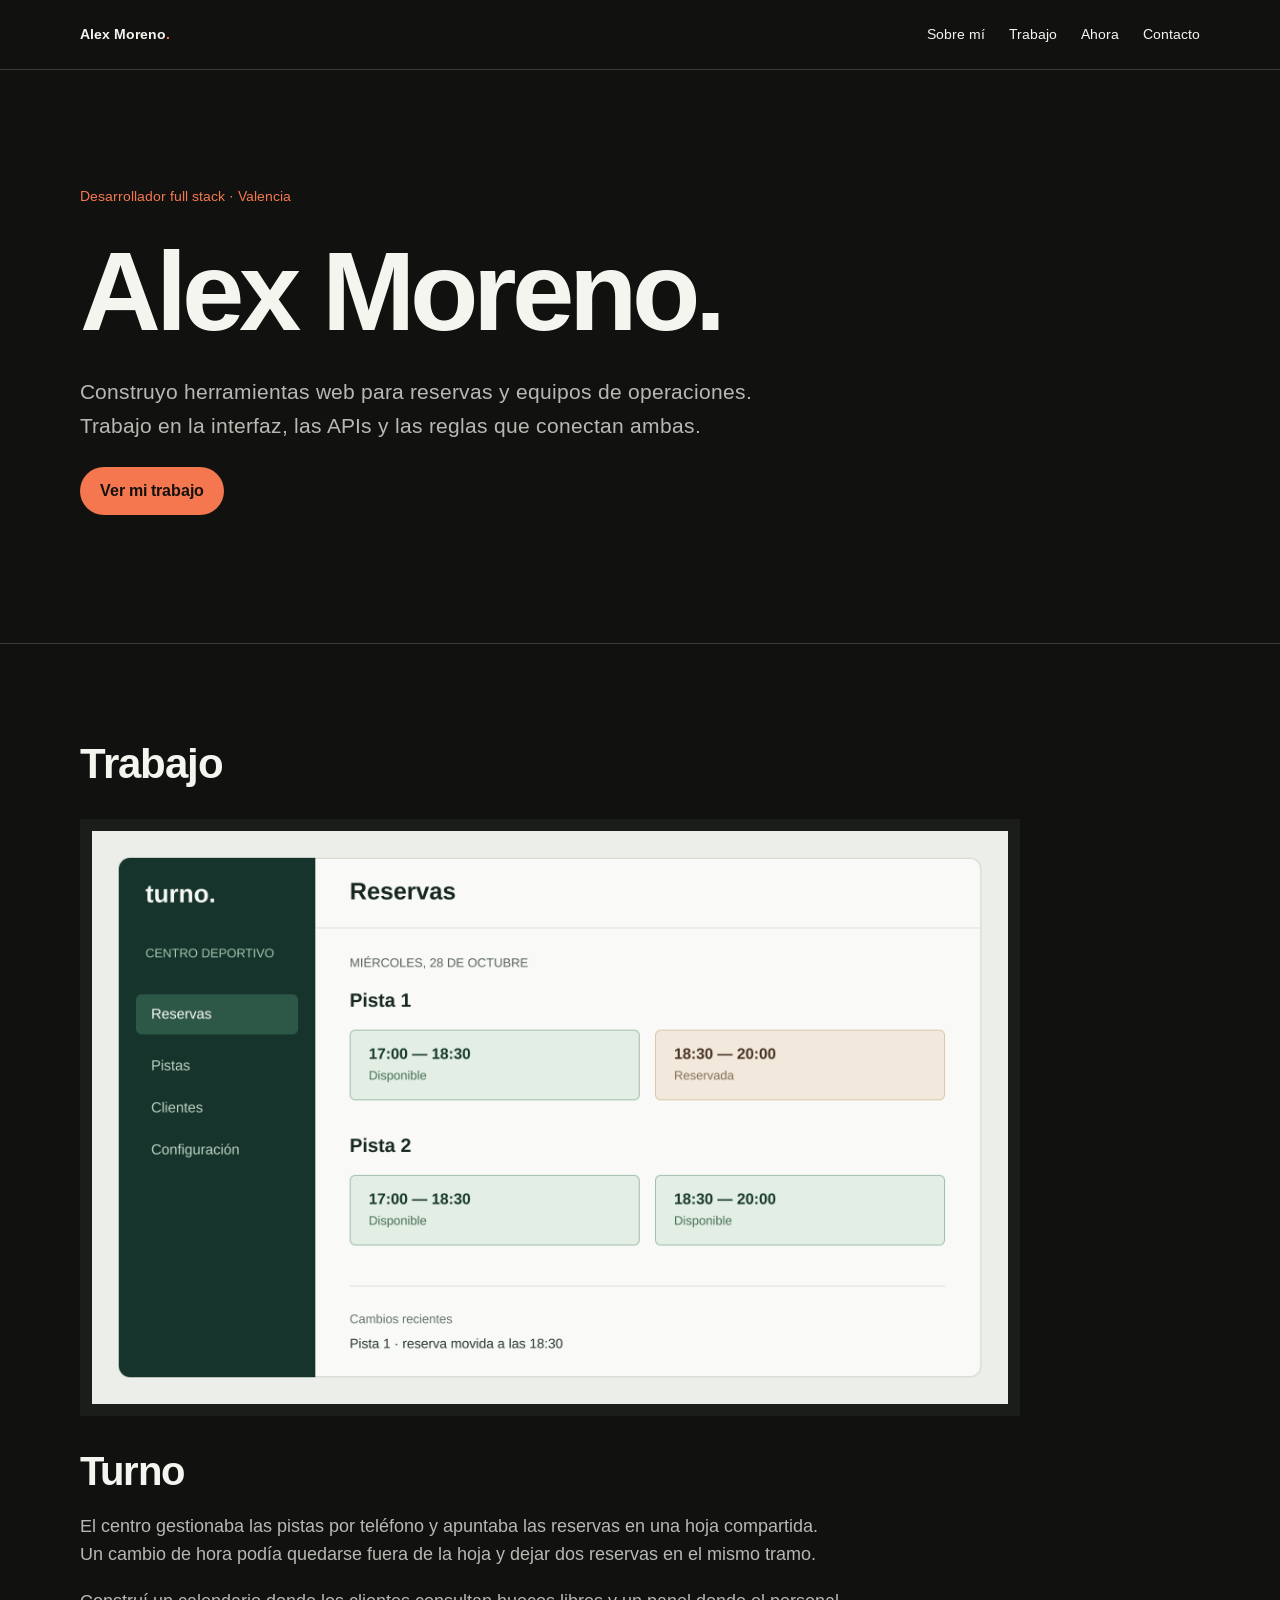
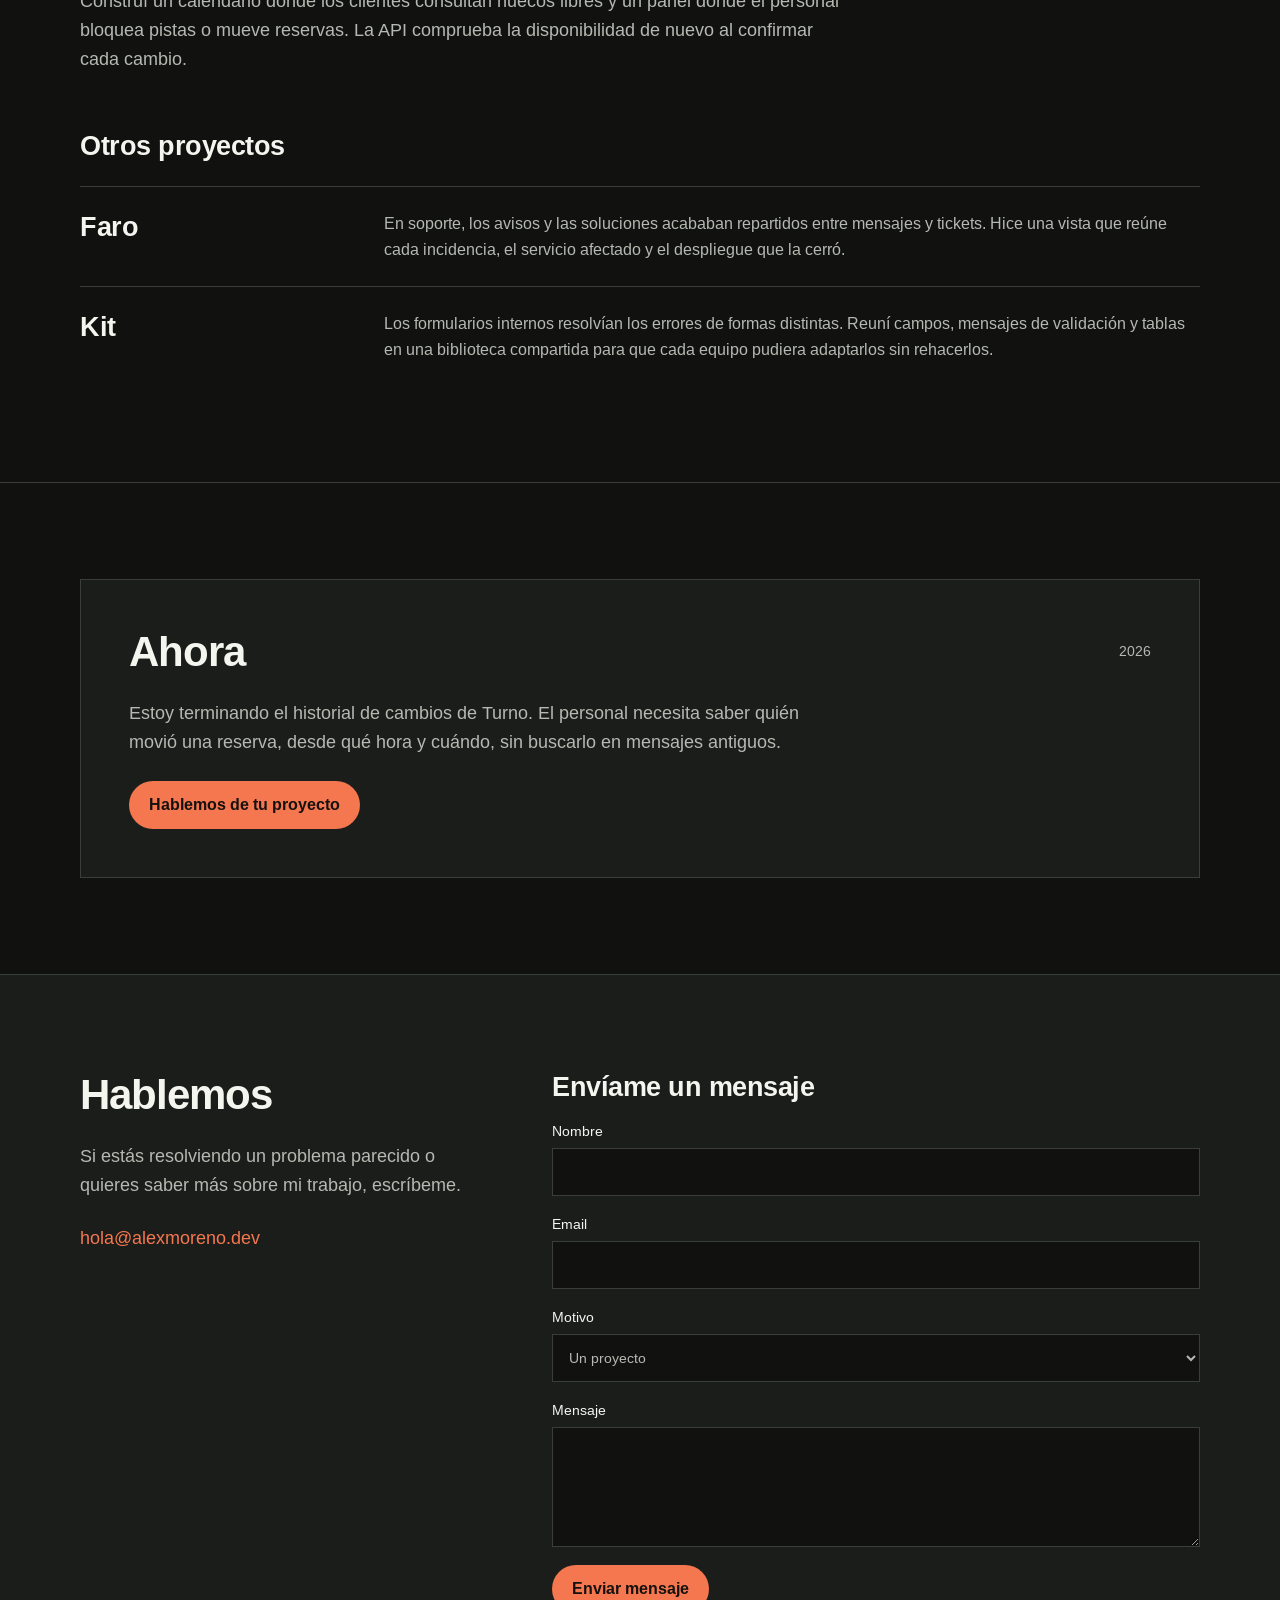
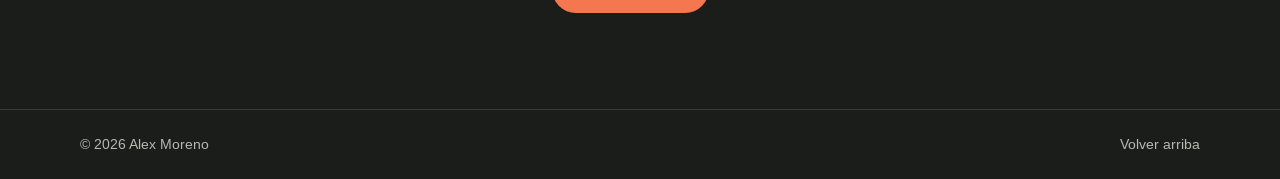
==== commit 1f349762: "feat: add responsive portfolio footer" ====
--- a/index.html
+++ b/index.html
@@ -110,9 +110,11 @@
 			</div>
 		</section>
 	</main>
-	<footer>
-		<p>© 2026 Pepe García</p>
-		<a href="#">Volver arriba</a>
+	<footer class="footer">
+		<div class="footer__container">
+			<p class="footer__copyright">© 2026 Alex Moreno</p>
+			<a class="footer__back" href="#top">Volver arriba</a>
+		</div>
 	</footer>
 </body>
 
--- a/index.css
+++ b/index.css
@@ -9,3 +9,4 @@
 @import url("css/project-list.css");
 @import url("css/now.css");
 @import url("css/contact.css");
+@import url("css/footer.css");
